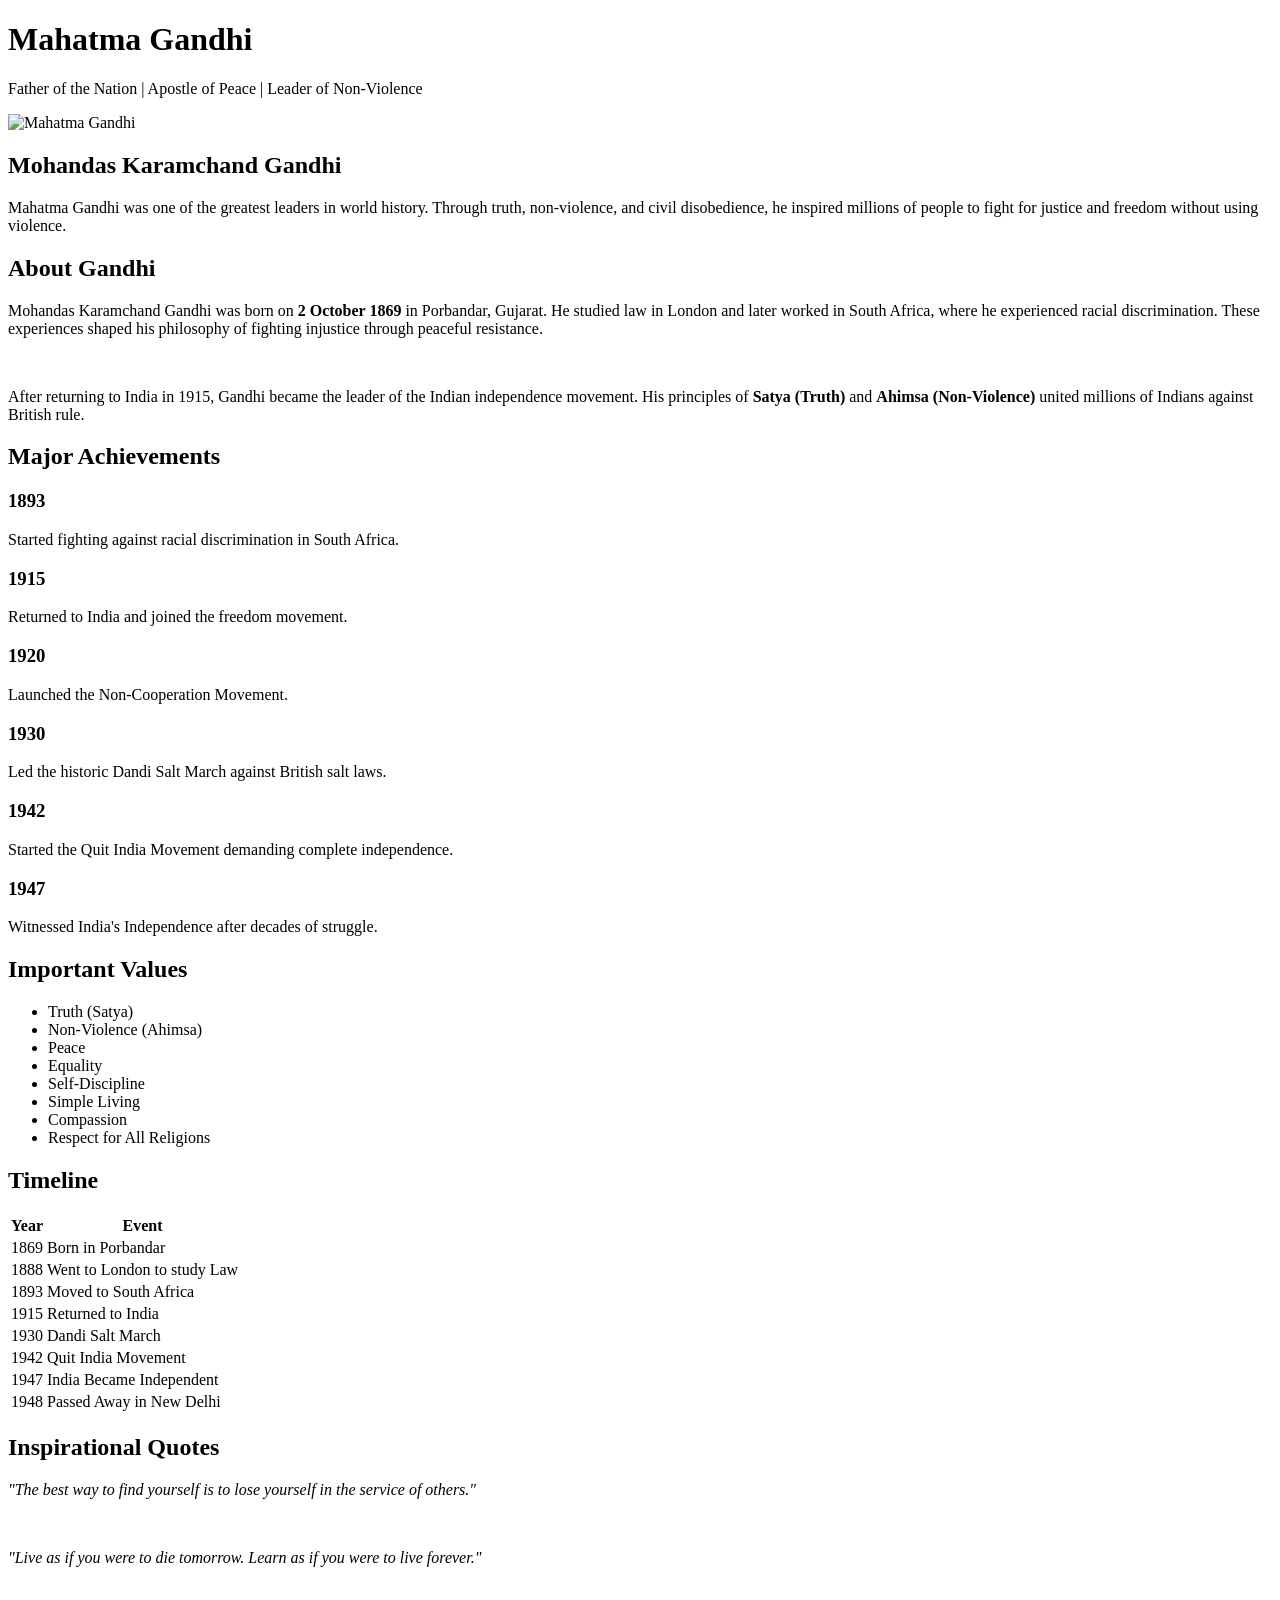
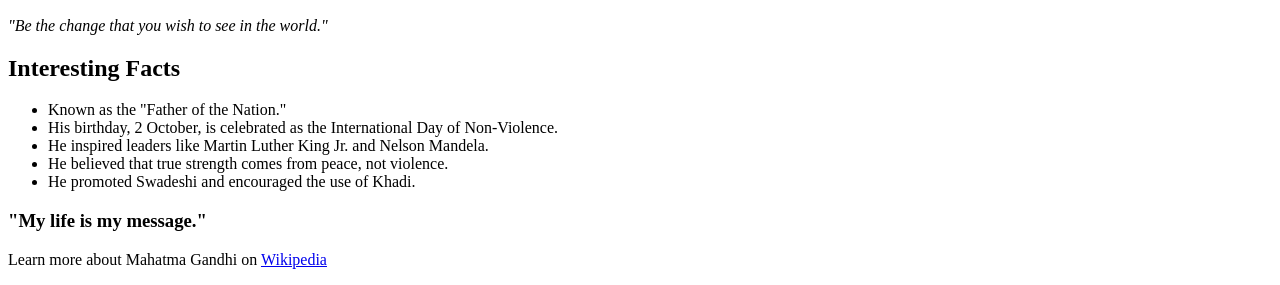
==== WebDev-L2-Task2-TributePage/index.html @ a1e8b3bf "Create tribute page for Mahatma Gandhi This HTML file serves as a tribute page for Mahatma Gandhi, d" ====
<!DOCTYPE html>
<html lang="en">
<head>
    <title>Tribute to Mahatma Gandhi</title>
    <link rel="stylesheet" href="style.css">
</head>
<body>
<div class="container">
    <header>
        <h1>Mahatma Gandhi</h1>
        <p>Father of the Nation | Apostle of Peace | Leader of Non-Violence</p>
    </header>
    <section class="hero">
        <img src="mahatma gandhi.jpg" alt="Mahatma Gandhi">
        <div class="intro">
            <h2>Mohandas Karamchand Gandhi</h2>
            <p>
                Mahatma Gandhi was one of the greatest leaders in world history.
                Through truth, non-violence, and civil disobedience, he inspired
                millions of people to fight for justice and freedom without using violence.
            </p>
        </div>
    </section>

    <section>
        <h2>About Gandhi</h2>
        <p>
            Mohandas Karamchand Gandhi was born on <strong>2 October 1869</strong>
            in Porbandar, Gujarat. He studied law in London and later worked in
            South Africa, where he experienced racial discrimination. These experiences
            shaped his philosophy of fighting injustice through peaceful resistance.
        </p><br>
        <p>
            After returning to India in 1915, Gandhi became the leader of the Indian
            independence movement. His principles of <strong>Satya (Truth)</strong>
            and <strong>Ahimsa (Non-Violence)</strong> united millions of Indians
            against British rule.
        </p>
    </section>

    <section>
        <h2>Major Achievements</h2>
        <div class="cards">
            <div class="card">
                <h3>1893</h3>
                <p>Started fighting against racial discrimination in South Africa.</p>
            </div>
            <div class="card">
                <h3>1915</h3>
                <p>Returned to India and joined the freedom movement.</p>
            </div>
            <div class="card">
                <h3>1920</h3>
                <p>Launched the Non-Cooperation Movement.</p>
            </div>
            <div class="card">
                <h3>1930</h3>
                <p>Led the historic Dandi Salt March against British salt laws.</p>
            </div>
            <div class="card">
                <h3>1942</h3>
                <p>Started the Quit India Movement demanding complete independence.</p>
            </div>
            <div class="card">
                <h3>1947</h3>
                <p>Witnessed India's Independence after decades of struggle.</p>
            </div>
        </div>
    </section>

    <section>
        <h2>Important Values</h2>
        <ul class="values">
            <li>Truth (Satya)</li>
            <li>Non-Violence (Ahimsa)</li>
            <li>Peace</li>
            <li>Equality</li>
            <li>Self-Discipline</li>
            <li>Simple Living</li>
            <li>Compassion</li>
            <li>Respect for All Religions</li>
        </ul>
    </section>

    <section>
        <h2>Timeline</h2>
        <table>
            <tr>
                <th>Year</th>
                <th>Event</th>
            </tr>
            <tr>
                <td>1869</td>
                <td>Born in Porbandar</td>
            </tr>
            <tr>
                <td>1888</td>
                <td>Went to London to study Law</td>
            </tr>
            <tr>
                <td>1893</td>
                <td>Moved to South Africa</td>
            </tr>
            <tr>
                <td>1915</td>
                <td>Returned to India</td>
            </tr>
            <tr>
                <td>1930</td>
                <td>Dandi Salt March</td>
            </tr>
            <tr>
                <td>1942</td>
                <td>Quit India Movement</td>
            </tr>
            <tr>
                <td>1947</td>
                <td>India Became Independent</td>
            </tr>
            <tr>
                <td>1948</td>
                <td>Passed Away in New Delhi</td>
            </tr>
        </table>
    </section>

    <section class="quote">
        <h2>Inspirational Quotes</h2>
        <p>
           <i> "The best way to find yourself is to lose yourself in the service of others."</i>
        </p><br>
        <p>
            <i>"Live as if you were to die tomorrow. Learn as if you were to live forever."</i>
        </p><br>
        <p>
            <i>"Be the change that you wish to see in the world."</i>
        </p> 
    </section>

    <section class="facts">
        <h2>Interesting Facts</h2>
        <ul>
            <li>Known as the "Father of the Nation."</li>
            <li>His birthday, 2 October, is celebrated as the International Day of Non-Violence.</li>
            <li>He inspired leaders like Martin Luther King Jr. and Nelson Mandela.</li>
            <li>He believed that true strength comes from peace, not violence.</li>
            <li>He promoted Swadeshi and encouraged the use of Khadi.</li>
        </ul>
    </section>

    <footer>
        <h3>"My life is my message."</h3>
        <p>
            Learn more about Mahatma Gandhi on
            <a href="https://en.wikipedia.org/wiki/Mahatma_Gandhi" target="_blank">Wikipedia</a>
        </p>
    </footer>
</div>
</body>
</html>
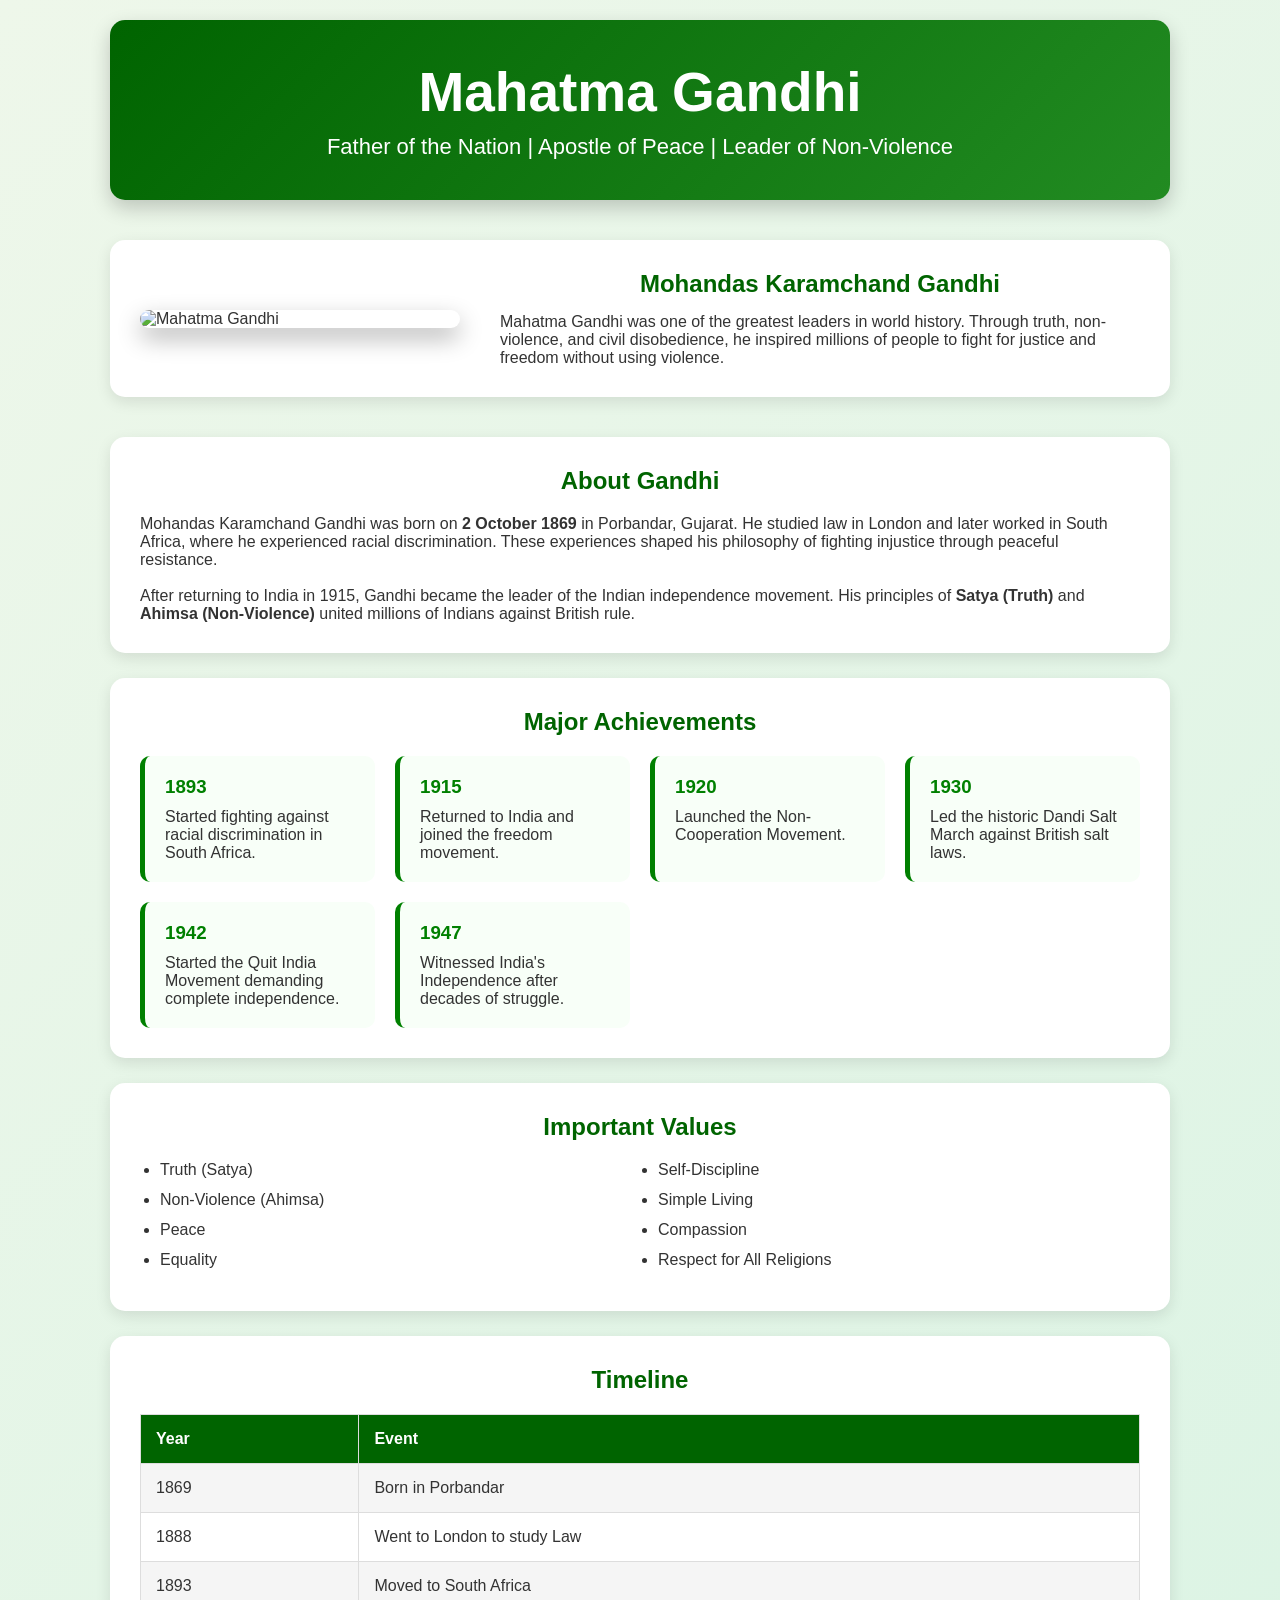
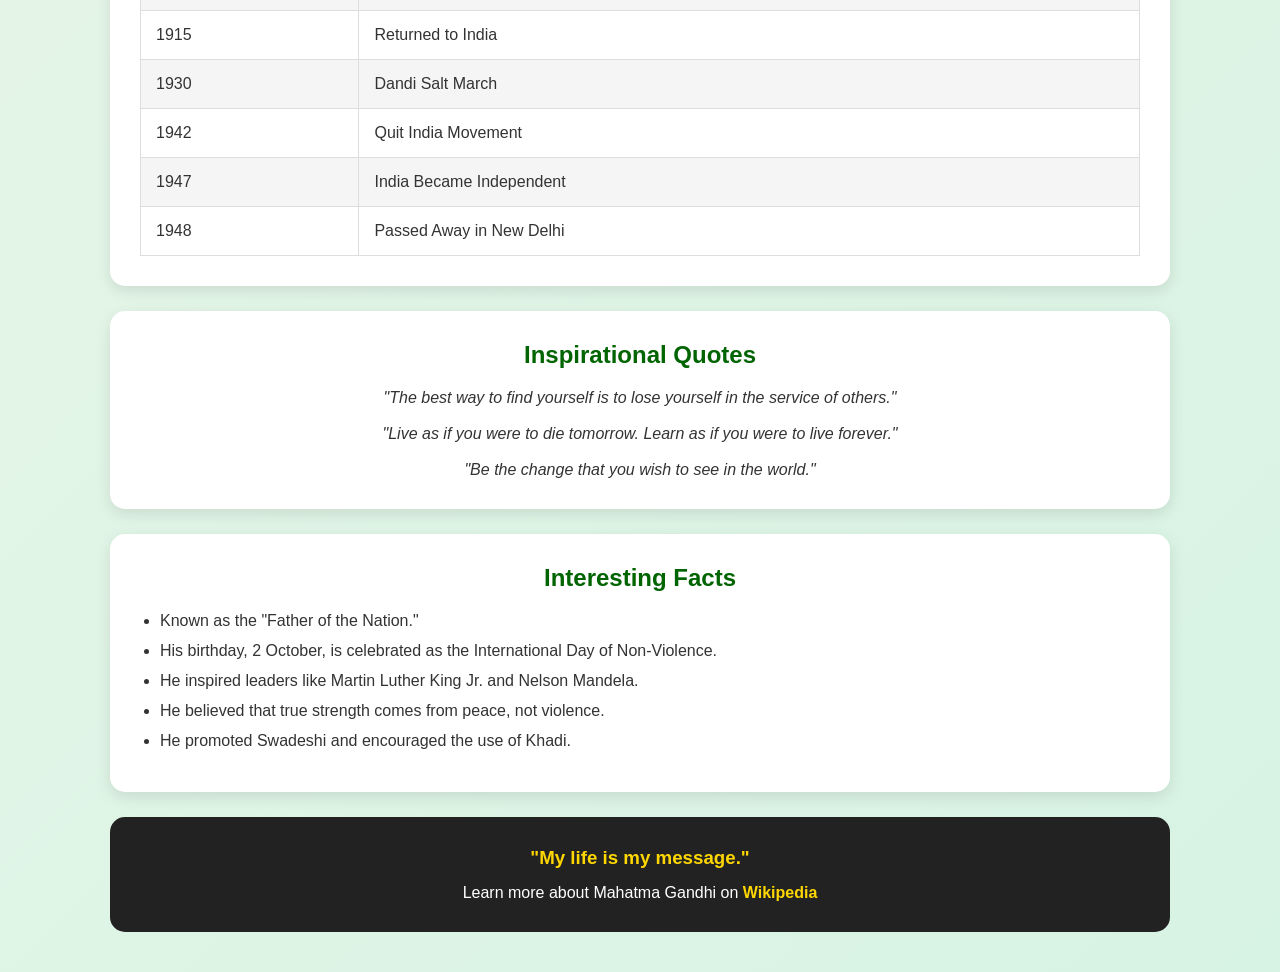
==== commit ee87b059: "Fix image source path in index.html Corrected the image source path for Mahatma Gandhi's photo." ====
--- a/WebDev-L2-Task2-TributePage/index.html
+++ b/WebDev-L2-Task2-TributePage/index.html
@@ -11,7 +11,7 @@
         <p>Father of the Nation | Apostle of Peace | Leader of Non-Violence</p>
     </header>
     <section class="hero">
-        <img src="mahatma gandhi.jpg" alt="Mahatma Gandhi">
+        <img src="assests/mahatma gandhi.jpg" alt="Mahatma Gandhi">
         <div class="intro">
             <h2>Mohandas Karamchand Gandhi</h2>
             <p>
--- a/WebDev-L2-Task2-TributePage/style.css
+++ b/WebDev-L2-Task2-TributePage/style.css
@@ -0,0 +1,171 @@
+*{
+    margin:0;
+    padding:0;
+    box-sizing:border-box;
+    font-family:'Segoe UI',sans-serif;
+}
+body{
+    background:linear-gradient(135deg,#eef7ea,#d7f3e3);
+    color:#333;
+}
+.container{
+    width:90%;
+    max-width:1100px;
+    margin:auto;
+    padding:20px;
+}
+header{
+    background:linear-gradient(135deg,#006400,#228B22);
+    color:white;
+    text-align:center;
+    padding:40px;
+    border-radius:15px;
+    box-shadow:0 8px 20px rgba(0,0,0,.2);
+}
+header h1{
+    font-size:55px;
+}
+header p{
+    margin-top:10px;
+    font-size:22px;
+}
+.hero{
+    display:flex;
+    align-items:center;
+    justify-content:center;
+    gap:40px;
+    margin:40px 0;
+    flex-wrap:wrap;
+}
+.hero img{
+    width:320px;
+    border-radius:15px;
+    box-shadow:0 10px 25px rgba(0,0,0,.3);
+    transition:.4s;
+}
+.hero img:hover{
+    transform:scale(1.05);
+}
+.intro{
+    flex:1;
+    min-width:300px;
+}
+.intro h2{
+    color:#006400;
+    margin-bottom:15px;
+}
+section{
+    background:white;
+    margin:25px 0;
+    padding:30px;
+    border-radius:15px;
+    box-shadow:0 5px 15px rgba(0,0,0,.1);
+}
+section h2{
+    color:#006400;
+    margin-bottom:20px;
+    text-align:center;
+}
+.cards{
+    display:grid;
+    grid-template-columns:repeat(auto-fit,minmax(220px,1fr));
+    gap:20px;
+}
+.card{
+    background:#f8fff8;
+    border-left:5px solid green;
+    padding:20px;
+    border-radius:10px;
+    transition:.3s;
+}
+.card:hover{
+    transform:translateY(-8px);
+    background:#e8ffe8;
+}
+.card h3{
+    color:green;
+    margin-bottom:10px;
+}
+.values{
+    columns:2;
+    padding-left:20px;
+}
+.values li{
+    margin-bottom:12px;
+}
+table{
+    width:100%;
+    border-collapse:collapse;
+}
+table th{
+    background:#006400;
+    color:white;
+}
+table th,
+table td{
+    padding:15px;
+    border:1px solid #ddd;
+    text-align:left;
+}
+table tr:nth-child(even){
+    background:#f5f5f5;
+}
+.quote{
+    text-align:center;
+}
+blockquote{
+    font-size:24px;
+    color:#444;
+    font-style:italic;
+    margin:20px 0;
+    position:relative;
+}
+blockquote::before{
+    content:"❝";
+    font-size:45px;
+    color:green;
+}
+.facts ul{
+    padding-left:20px;
+}
+.facts li{
+    margin-bottom:12px;
+}
+footer{
+    background:#222;
+    color:white;
+    text-align:center;
+    padding:30px;
+    border-radius:15px;
+    margin-bottom:20px;
+}
+footer h3{
+    color:#ffd700;
+    margin-bottom:15px;
+}
+footer a{
+    color:#ffd700;
+    text-decoration:none;
+    font-weight:bold;
+}
+footer a:hover{
+    text-decoration:underline;
+}
+@media(max-width:768px){
+    header h1{
+        font-size:38px;
+    }
+    .hero{
+        flex-direction:column;
+    }
+    .hero img{
+        width:250px;
+    }
+    .values{
+        columns:1;
+    }
+    blockquote{
+        font-size:20px;
+    }
+
+}
